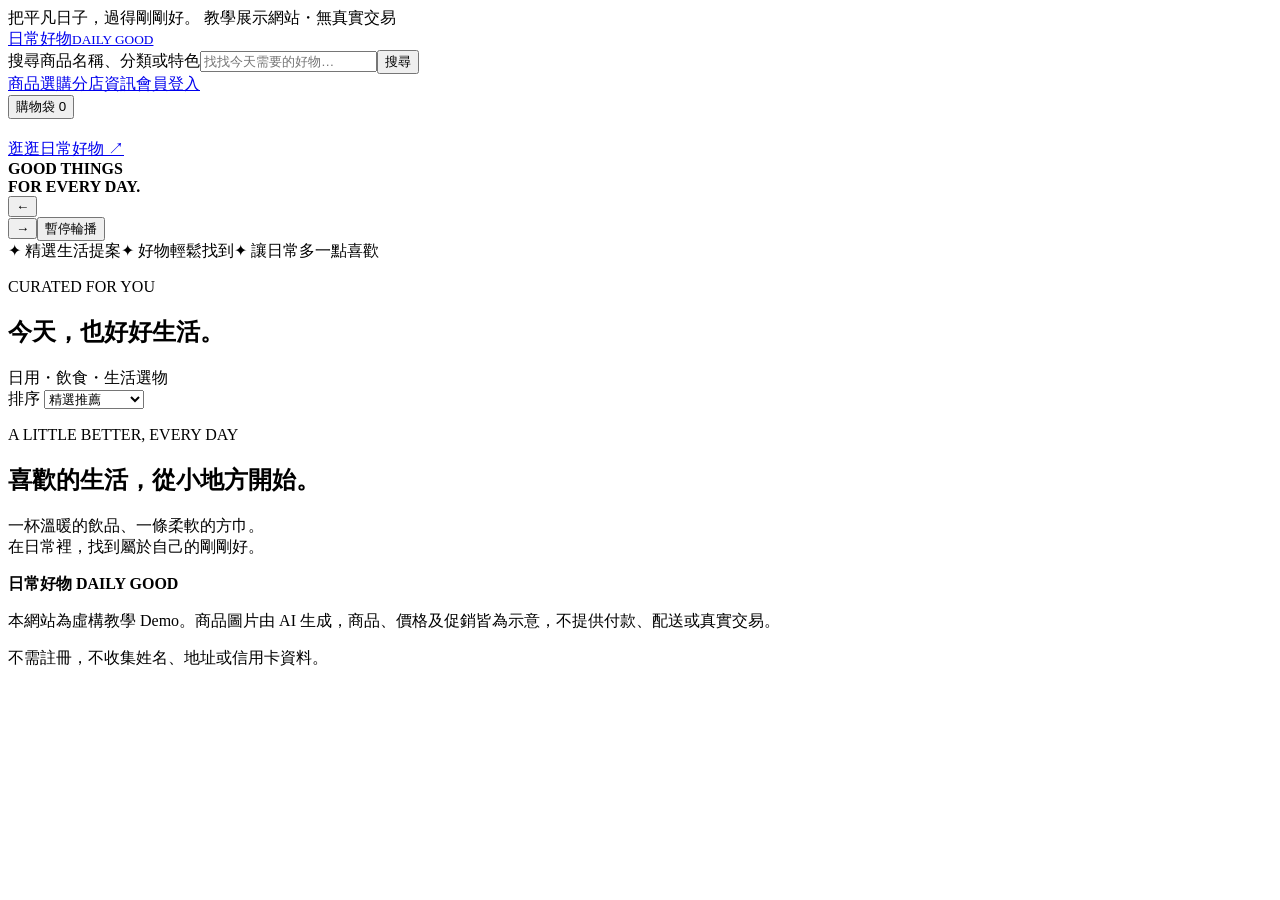
==== index.html @ 2375a956 "Add files via upload" ====
<!doctype html>
<html lang="zh-Hant">
  <head>
    <meta charset="UTF-8" />
    <meta name="viewport" content="width=device-width, initial-scale=1" />
    <meta
      name="description"
      content="日常好物：虛構電商教學網站，無真實交易。"
    />
    <title>日常好物 DAILY GOOD｜電商教學 Demo</title>
    <link rel="stylesheet" href="./assets/css/styles.css" />
    <script defer src="./assets/js/products.js"></script>
    <script defer src="./assets/js/app.js"></script>
    <script defer src="./assets/js/member.js"></script>
  </head>
  <body>
    <div class="announcement">
      把平凡日子，過得剛剛好。 <span>教學展示網站・無真實交易</span>
    </div>
    <header>
      <a class="brand" href="./index.html">日常好物<small>DAILY GOOD</small></a>
      <form id="search-form" role="search">
        <label class="sr-only" for="search">搜尋商品名稱、分類或特色</label
        ><input
          id="search"
          type="search"
          placeholder="找找今天需要的好物…"
        /><button aria-label="搜尋商品">搜尋</button>
      </form>
      <nav class="site-nav" aria-label="主要導覽">
        <a href="./index.html" aria-current="page">商品選購</a
        ><a href="./stores.html">分店資訊</a
        ><a href="./login.html" id="member-link">會員登入</a>
      </nav>
      <button id="cart-open" class="cart-button">
        購物袋 <span id="cart-count">0</span>
      </button>
    </header>
    <main>
      <section class="hero" aria-label="促銷活動">
        <div class="hero-copy">
          <p class="eyebrow" id="banner-label"></p>
          <h1 id="banner-title"></h1>
          <p id="banner-text"></p>
          <a class="primary" href="#shop">逛逛日常好物 ↗</a>
        </div>
        <div class="hero-art" aria-hidden="true">
          <img src="./assets/images/product-4.png" alt="" /><img
            src="./assets/images/product-9.png"
            alt=""
          /><img src="./assets/images/product-8.png" alt="" /><b
            >GOOD THINGS<br />FOR EVERY DAY.</b
          >
        </div>
        <div class="carousel-controls">
          <button id="prev" aria-label="上一則促銷">←</button>
          <div id="dots"></div>
          <button id="next" aria-label="下一則促銷">→</button
          ><button id="pause">暫停輪播</button>
        </div>
      </section>
      <section class="benefits" aria-label="品牌特色">
        <span>✦ 精選生活提案</span><span>✦ 好物輕鬆找到</span
        ><span>✦ 讓日常多一點喜歡</span>
      </section>
      <section id="shop">
        <div class="section-heading">
          <div>
            <p class="eyebrow">CURATED FOR YOU</p>
            <h2>今天，也好好生活。</h2>
          </div>
          <span>日用・飲食・生活選物</span>
        </div>
        <div class="toolbar">
          <nav id="categories" aria-label="商品分類"></nav>
          <label
            >排序
            <select id="sort">
              <option value="featured">精選推薦</option>
              <option value="low">價格由低到高</option>
              <option value="high">價格由高到低</option>
            </select></label
          >
        </div>
        <p id="result-count" role="status"></p>
        <div id="products" class="grid"></div>
        <div id="empty" hidden>
          <h3>暫時找不到符合的商品</h3>
          <p>試試其他關鍵字或分類。</p>
          <button id="reset">清除搜尋與篩選</button>
        </div>
      </section>
      <section class="story">
        <p class="eyebrow">A LITTLE BETTER, EVERY DAY</p>
        <h2>喜歡的生活，從小地方開始。</h2>
        <p>
          一杯溫暖的飲品、一條柔軟的方巾。<br />在日常裡，找到屬於自己的剛剛好。
        </p>
      </section>
    </main>
    <footer>
      <strong>日常好物 DAILY GOOD</strong>
      <p>
        本網站為虛構教學 Demo。商品圖片由 AI
        生成，商品、價格及促銷皆為示意，不提供付款、配送或真實交易。
      </p>
      <p>不需註冊，不收集姓名、地址或信用卡資料。</p>
    </footer>
    <dialog id="detail" aria-labelledby="detail-title">
      <button class="close" data-close="detail" aria-label="關閉商品詳情">
        ×
      </button>
      <div id="detail-body"></div>
    </dialog>
    <dialog id="cart" aria-labelledby="cart-title">
      <button class="close" data-close="cart" aria-label="關閉購物袋">×</button>
      <h2 id="cart-title">你的示範購物袋</h2>
      <p class="muted">僅供課堂操作，不會產生訂單或扣款。</p>
      <div id="cart-items"></div>
      <div class="total">商品總額 <strong id="cart-total"></strong></div>
      <button class="primary" id="checkout">完成示範（不付款）</button
      ><button id="clear-cart">清空購物袋</button>
      <p id="checkout-message" role="status"></p>
    </dialog>
    <div id="toast" role="status"></div>
  </body>
</html>
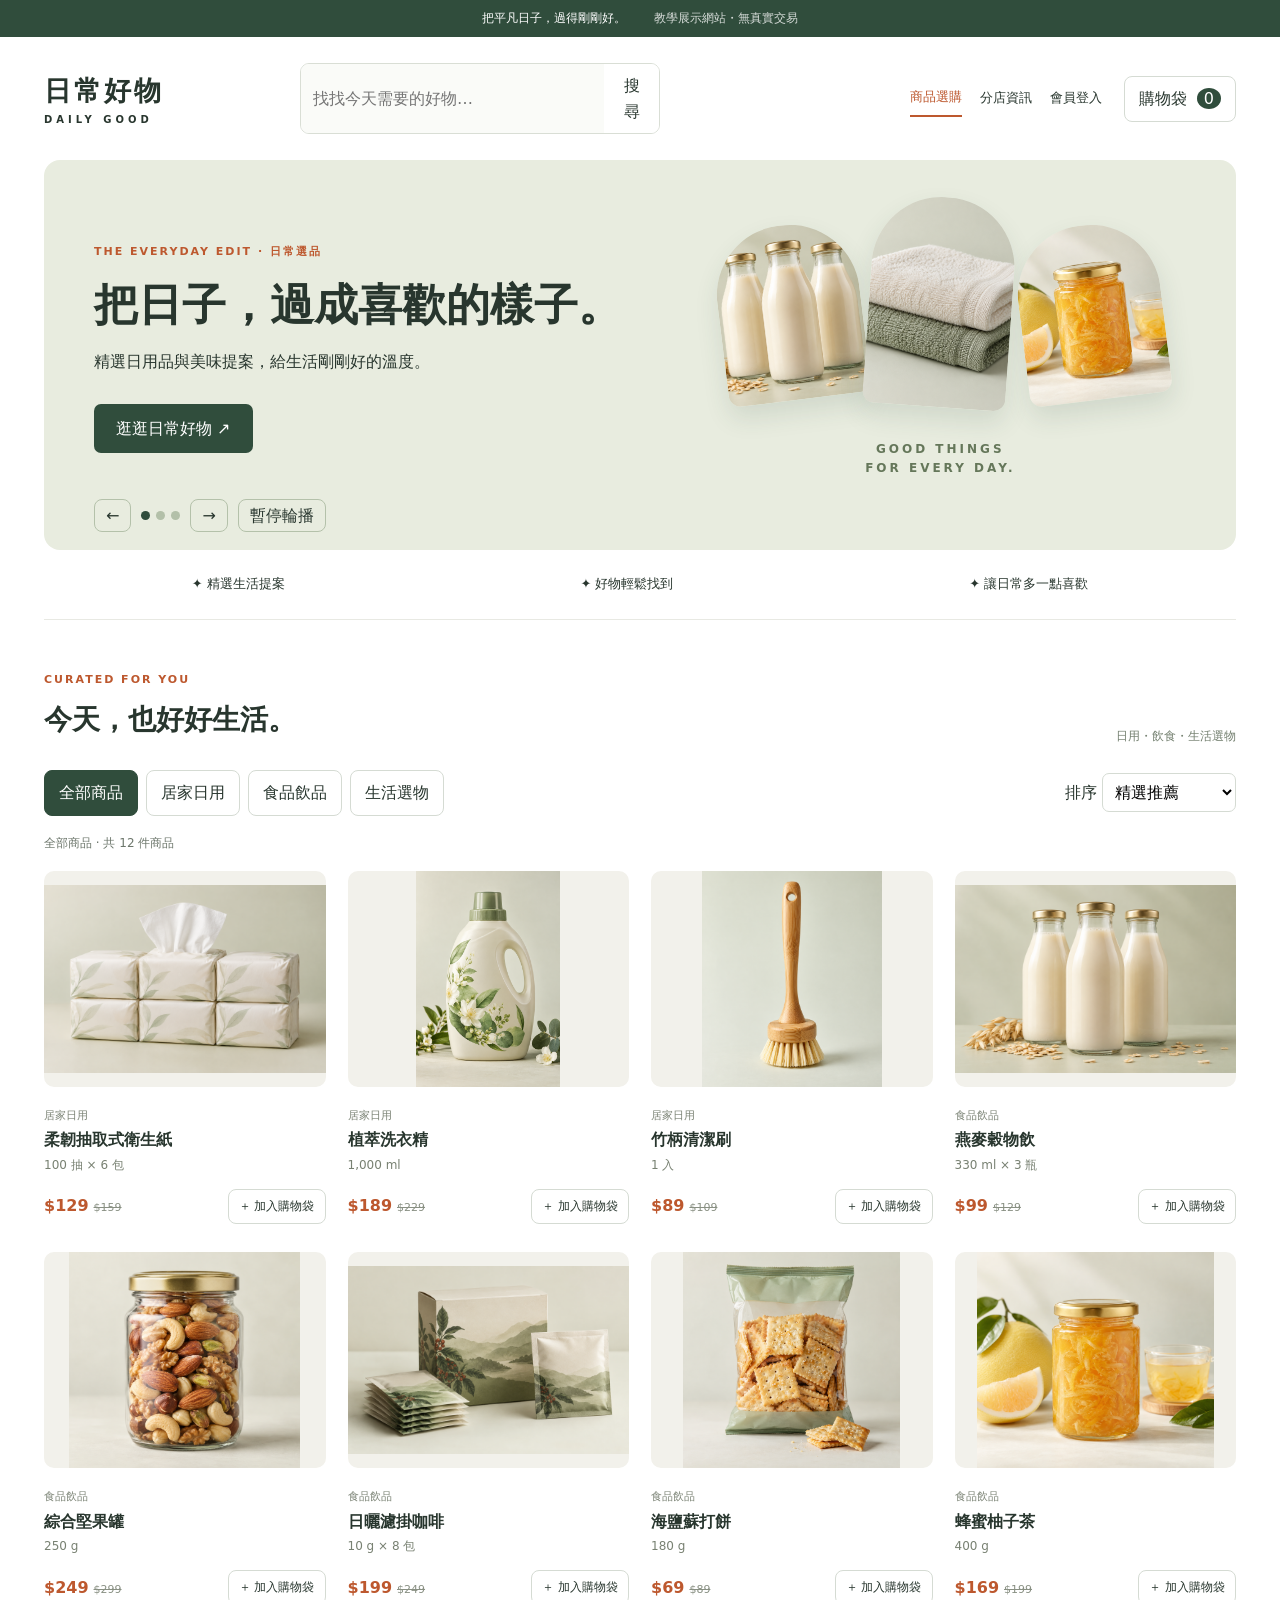
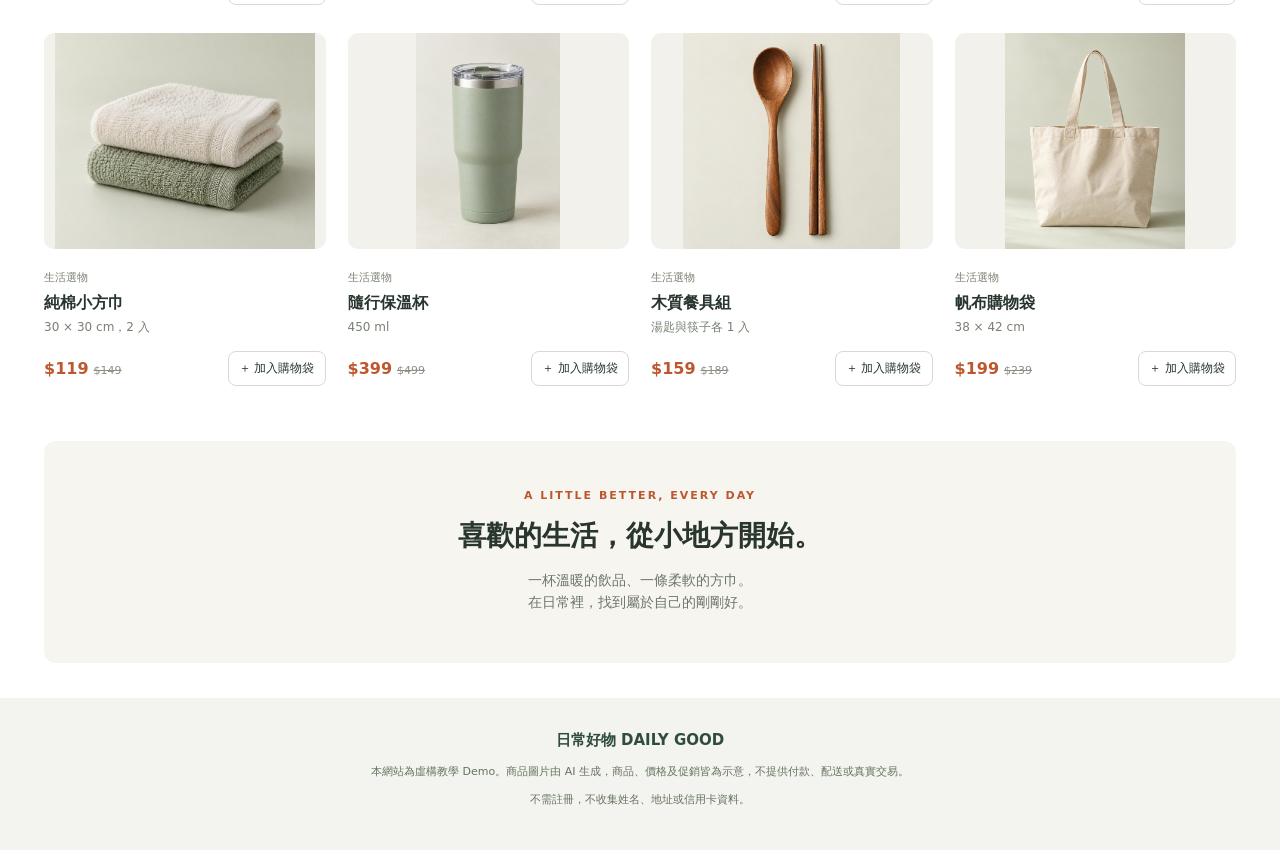
==== commit 5d828098: "Add files via upload" ====
--- a/index.html
+++ b/index.html
@@ -12,6 +12,13 @@
     <script defer src="./assets/js/products.js"></script>
     <script defer src="./assets/js/app.js"></script>
     <script defer src="./assets/js/member.js"></script>
+    <script async src="https://www.googletagmanager.com/gtm.js?id=GTM-5DV358CF"></script>
+    <script>
+        window.dataLayer = window.dataLayer || [];
+        function gtag(){dataLayer.push(arguments);}
+        gtag('js', new Date());
+    </script>
+
   </head>
   <body>
     <div class="announcement">
--- a/assets/css/styles.css
+++ b/assets/css/styles.css
@@ -0,0 +1,850 @@
+/* 教學練習：修改以下色票，打造自己的品牌。 */
+:root {
+  --green: #304d3c;
+  --cream: #f7f5ef;
+  --orange: #bd582e;
+  --ink: #28362e;
+}
+* {
+  box-sizing: border-box;
+}
+html {
+  scroll-behavior: smooth;
+  scroll-padding-top: 20px;
+}
+body {
+  margin: 0;
+  color: var(--ink);
+  background: #fff;
+  font-family:
+    system-ui,
+    -apple-system,
+    "Noto Sans TC",
+    sans-serif;
+  line-height: 1.6;
+}
+button,
+input,
+select {
+  font: inherit;
+}
+button,
+a,
+input,
+select {
+  -webkit-tap-highlight-color: transparent;
+}
+button {
+  cursor: pointer;
+  border: 1px solid #d5dbd3;
+  border-radius: 8px;
+  background: white;
+  color: var(--ink);
+  padding: 9px 14px;
+}
+button:hover {
+  background: #edf1e9;
+}
+a {
+  color: inherit;
+}
+button:focus-visible,
+a:focus-visible,
+input:focus-visible,
+select:focus-visible {
+  outline: 3px solid #cf7b37;
+  outline-offset: 3px;
+}
+.announcement {
+  background: var(--green);
+  color: white;
+  text-align: center;
+  font-size: 12px;
+  padding: 9px;
+}
+.announcement span {
+  margin-left: 25px;
+  opacity: 0.8;
+}
+header {
+  max-width: 1240px;
+  margin: auto;
+  display: flex;
+  align-items: center;
+  gap: 40px;
+  padding: 26px 24px;
+}
+.brand {
+  text-decoration: none;
+  font-size: 27px;
+  font-weight: 800;
+  letter-spacing: 3px;
+  white-space: nowrap;
+}
+.brand small {
+  display: block;
+  font-size: 10px;
+  letter-spacing: 4px;
+}
+form {
+  display: flex;
+  max-width: 500px;
+  flex: 1;
+  margin: auto;
+  border: 1px solid #d9ded5;
+  border-radius: 9px;
+  overflow: hidden;
+}
+input {
+  min-width: 0;
+  width: 100%;
+  padding: 12px;
+  border: 0;
+  background: #fafbf8;
+}
+form button {
+  border: 0;
+  border-radius: 0;
+}
+.cart-button {
+  white-space: nowrap;
+}
+.cart-button span {
+  border-radius: 50%;
+  background: var(--green);
+  color: white;
+  padding: 1px 7px;
+  margin-left: 5px;
+}
+main {
+  max-width: 1240px;
+  margin: auto;
+  padding: 0 24px;
+}
+.hero {
+  background: #e8ecdf;
+  min-height: 390px;
+  border-radius: 16px;
+  position: relative;
+  display: flex;
+  overflow: hidden;
+  padding: 45px 50px 70px;
+  align-items: center;
+}
+.hero-copy {
+  width: 55%;
+  z-index: 1;
+}
+.eyebrow {
+  font-size: 11px;
+  letter-spacing: 2px;
+  font-weight: 700;
+  color: var(--orange);
+}
+h1 {
+  font-size: 44px;
+  line-height: 1.3;
+  margin: 15px 0;
+}
+h2 {
+  font-size: 28px;
+  line-height: 1.4;
+  margin: 7px 0;
+}
+.primary {
+  display: inline-block;
+  background: var(--green);
+  color: white;
+  text-decoration: none;
+  border: 0;
+  border-radius: 7px;
+  padding: 12px 22px;
+  margin-top: 13px;
+}
+.primary:hover {
+  background: #47644c;
+}
+.hero-art {
+  width: 45%;
+  position: relative;
+  text-align: center;
+}
+.hero-art span {
+  display: inline-block;
+  font-size: 78px;
+  filter: drop-shadow(0 16px 12px #40513a22);
+  transform: rotate(-10deg);
+}
+.hero-art span:nth-child(2) {
+  font-size: 105px;
+  transform: rotate(10deg);
+}
+.hero-art b {
+  display: block;
+  font-size: 18px;
+  letter-spacing: 5px;
+  color: #65775a;
+  margin-top: 15px;
+}
+.carousel-controls {
+  position: absolute;
+  bottom: 18px;
+  left: 50px;
+  display: flex;
+  align-items: center;
+  gap: 10px;
+}
+.carousel-controls button {
+  padding: 3px 11px;
+  background: transparent;
+  border-color: #b4c1aa;
+}
+#dots {
+  display: flex;
+  gap: 6px;
+}
+#dots button {
+  padding: 0;
+  width: 9px;
+  height: 9px;
+  border-radius: 50%;
+  border: 0;
+  background: #b3c0a9;
+}
+#dots button[aria-current="true"] {
+  background: var(--green);
+}
+.benefits {
+  display: flex;
+  justify-content: space-around;
+  padding: 24px 0;
+  border-bottom: 1px solid #e8e9e3;
+  font-size: 13px;
+}
+.section-heading {
+  display: flex;
+  align-items: end;
+  justify-content: space-between;
+  margin: 40px 0 24px;
+}
+.section-heading > span {
+  font-size: 12px;
+  color: #748070;
+}
+.toolbar {
+  display: flex;
+  align-items: center;
+  justify-content: space-between;
+  gap: 15px;
+}
+nav {
+  display: flex;
+  gap: 8px;
+  flex-wrap: wrap;
+}
+nav button[aria-pressed="true"] {
+  background: var(--green);
+  color: white;
+  border-color: var(--green);
+}
+select {
+  background: white;
+  padding: 8px;
+  border: 1px solid #d5dbd3;
+  border-radius: 7px;
+}
+#result-count {
+  font-size: 12px;
+  color: #6c766b;
+  margin: 18px 0;
+}
+.grid {
+  display: grid;
+  grid-template-columns: repeat(4, 1fr);
+  gap: 28px 22px;
+}
+.card {
+  min-width: 0;
+}
+.product-view {
+  border: 0;
+  background: transparent;
+  padding: 0;
+  width: 100%;
+  text-align: left;
+}
+.product-view:hover {
+  background: transparent;
+}
+.card img {
+  width: 100%;
+  aspect-ratio: 1.3;
+  object-fit: cover;
+  border-radius: 10px;
+  transition: transform 0.2s;
+}
+.product-view:hover img {
+  transform: translateY(-3px);
+}
+.card small {
+  display: block;
+  color: #7b8375;
+  margin-top: 12px;
+  font-size: 11px;
+}
+.card h3 {
+  font-size: 16px;
+  margin: 3px 0;
+}
+.spec {
+  font-size: 12px;
+  color: #788172;
+}
+.card-bottom {
+  display: flex;
+  justify-content: space-between;
+  align-items: center;
+  gap: 4px;
+  margin-top: 12px;
+}
+.price {
+  font-weight: 750;
+  color: var(--orange);
+}
+del {
+  font-size: 11px;
+  color: #899083;
+  margin-left: 5px;
+  font-weight: 400;
+}
+.card-bottom button {
+  font-size: 12px;
+  padding: 7px 10px;
+}
+.story {
+  background: var(--cream);
+  text-align: center;
+  border-radius: 12px;
+  margin: 55px 0 35px;
+  padding: 35px 20px;
+}
+.story p:last-child {
+  font-size: 14px;
+  color: #6c766b;
+}
+footer {
+  text-align: center;
+  background: #f3f4ef;
+  padding: 30px 20px;
+  font-size: 11px;
+  color: #677361;
+}
+footer strong {
+  font-size: 15px;
+  color: var(--green);
+}
+dialog {
+  border: 0;
+  border-radius: 16px;
+  padding: 35px;
+  width: min(650px, calc(100% - 28px));
+  max-height: 85vh;
+  overflow: auto;
+  color: var(--ink);
+  box-shadow: 0 20px 80px #0003;
+}
+dialog::backdrop {
+  background: #16231988;
+}
+.close {
+  position: absolute;
+  right: 12px;
+  top: 10px;
+  padding: 0 10px;
+  font-size: 23px;
+  border: 0;
+}
+#detail-body img {
+  width: 100%;
+  max-height: 260px;
+  object-fit: contain;
+  background: var(--cream);
+  border-radius: 10px;
+}
+.cart-row {
+  display: grid;
+  grid-template-columns: 1fr auto;
+  gap: 8px;
+  border-bottom: 1px solid #e5e8df;
+  padding: 15px 0;
+}
+.cart-row p {
+  margin: 0;
+}
+.quantity {
+  display: flex;
+  align-items: center;
+  gap: 10px;
+}
+.quantity button {
+  padding: 2px 10px;
+}
+.remove {
+  font-size: 12px;
+}
+.total {
+  display: flex;
+  justify-content: space-between;
+  margin-top: 25px;
+}
+.muted {
+  color: #77816f;
+  font-size: 13px;
+}
+#clear-cart {
+  margin-left: 8px;
+}
+#checkout-message {
+  color: var(--green);
+}
+#toast {
+  position: fixed;
+  bottom: 22px;
+  left: 50%;
+  transform: translateX(-50%);
+  background: var(--green);
+  color: white;
+  border-radius: 8px;
+  padding: 12px 20px;
+  pointer-events: none;
+  opacity: 0;
+  z-index: 5;
+}
+#toast.show {
+  opacity: 1;
+}
+#empty {
+  text-align: center;
+  padding: 50px;
+}
+.sr-only {
+  position: absolute;
+  width: 1px;
+  height: 1px;
+  padding: 0;
+  overflow: hidden;
+  clip: rect(0, 0, 0, 0);
+  white-space: nowrap;
+}
+[hidden] {
+  display: none !important;
+}
+@media (max-width: 850px) {
+  header {
+    gap: 20px;
+  }
+  .grid {
+    grid-template-columns: repeat(3, 1fr);
+  }
+  .hero {
+    padding: 32px 30px 65px;
+  }
+  h1 {
+    font-size: 34px;
+  }
+  .hero-art span {
+    font-size: 50px;
+  }
+  .hero-art span:nth-child(2) {
+    font-size: 65px;
+  }
+  .carousel-controls {
+    left: 30px;
+  }
+}
+@media (max-width: 600px) {
+  header {
+    flex-wrap: wrap;
+    padding: 18px;
+    gap: 15px;
+    justify-content: space-between;
+  }
+  .brand {
+    font-size: 22px;
+  }
+  form {
+    order: 3;
+    flex-basis: 100%;
+    max-width: none;
+  }
+  main {
+    padding: 0 16px;
+  }
+  .announcement span {
+    display: block;
+    margin: 0;
+  }
+  .hero {
+    padding: 25px 22px 65px;
+    min-height: 350px;
+  }
+  .hero-copy {
+    width: 100%;
+  }
+  .hero-art {
+    display: none;
+  }
+  h1 {
+    font-size: 32px;
+  }
+  .carousel-controls {
+    left: 22px;
+  }
+  .benefits {
+    gap: 10px;
+    font-size: 10px;
+    text-align: center;
+  }
+  .section-heading {
+    margin-top: 28px;
+  }
+  .section-heading > span {
+    display: none;
+  }
+  h2 {
+    font-size: 23px;
+  }
+  .toolbar {
+    align-items: start;
+    flex-direction: column;
+  }
+  .toolbar label {
+    align-self: flex-end;
+    font-size: 12px;
+  }
+  nav button {
+    padding: 7px 11px;
+    font-size: 12px;
+  }
+  .grid {
+    grid-template-columns: repeat(2, 1fr);
+    gap: 23px 13px;
+  }
+  .card h3 {
+    font-size: 14px;
+  }
+  .card-bottom {
+    align-items: start;
+    flex-direction: column;
+  }
+  .card-bottom button {
+    width: 100%;
+  }
+  .price {
+    font-size: 15px;
+  }
+  dialog {
+    padding: 30px 20px;
+  }
+  .cart-row {
+    grid-template-columns: 1fr;
+  }
+  .story {
+    margin-top: 35px;
+  }
+}
+@media (prefers-reduced-motion: reduce) {
+  html {
+    scroll-behavior: auto;
+  }
+  * {
+    transition: none !important;
+  }
+}
+
+/* 多頁網站：主要導覽、示範會員與分店資訊 */
+header {
+  gap: 22px;
+  flex-wrap: wrap;
+}
+header form {
+  max-width: 360px;
+}
+.site-nav {
+  margin-left: auto;
+  align-items: center;
+  gap: 18px;
+}
+.site-nav a {
+  text-decoration: none;
+  font-size: 13px;
+  white-space: nowrap;
+  padding: 7px 0;
+}
+.site-nav a[aria-current="page"] {
+  color: var(--orange);
+  border-bottom: 2px solid var(--orange);
+}
+.page-intro {
+  text-align: center;
+  padding: 45px 10px 35px;
+}
+.page-intro h1 {
+  font-size: 38px;
+}
+.page-intro > p {
+  color: #697565;
+}
+.demo-note {
+  background: #f7efdf;
+  border-radius: 9px;
+  padding: 14px 18px;
+  font-size: 13px;
+  max-width: 780px;
+  margin: 22px auto;
+  color: #735634 !important;
+}
+.login-layout {
+  display: grid;
+  grid-template-columns: 1fr 1fr;
+  max-width: 900px;
+  margin: 0 auto 65px;
+  border: 1px solid #e0e5da;
+  border-radius: 16px;
+  overflow: hidden;
+}
+.member-story {
+  background: #e8ecdf;
+  padding: 45px;
+  display: flex;
+  flex-direction: column;
+  justify-content: center;
+}
+.member-story > span {
+  font-size: 45px;
+  color: #8c9e76;
+}
+.member-story h2 {
+  font-size: 34px;
+}
+.member-story p {
+  font-size: 14px;
+}
+.member-story .demo-note {
+  margin-top: 25px;
+}
+.login-panel {
+  padding: 40px;
+}
+.member-form {
+  display: flex;
+  flex-direction: column;
+  border: 0;
+  border-radius: 0;
+  gap: 8px;
+  margin-top: 22px;
+  max-width: none;
+}
+.member-form input {
+  border: 1px solid #d4dccd;
+  border-radius: 7px;
+  width: 100%;
+  margin-bottom: 9px;
+}
+.member-form label {
+  font-size: 13px;
+  font-weight: 650;
+}
+.member-form button {
+  border-radius: 7px;
+}
+.fill-demo {
+  margin-top: 16px;
+  width: 100%;
+}
+.credential-note {
+  font-size: 12px;
+  color: #637158;
+}
+#login-message {
+  color: #a13c24;
+  font-size: 13px;
+}
+#logout {
+  margin-top: 20px;
+}
+.stores-grid {
+  display: grid;
+  grid-template-columns: repeat(3, 1fr);
+  gap: 24px;
+  margin-bottom: 50px;
+}
+.store-card {
+  border: 1px solid #e0e5da;
+  border-radius: 12px;
+  overflow: hidden;
+}
+.store-visual {
+  height: 160px;
+  background: #dce5d2;
+  display: flex;
+  align-items: center;
+  justify-content: space-around;
+  color: #5b7351;
+}
+.store-visual span {
+  font-size: 76px;
+  opacity: 0.5;
+}
+.store-visual b {
+  font-size: 11px;
+  letter-spacing: 3px;
+}
+.store-02 {
+  background: #eee1d3;
+  color: #8d7053;
+}
+.store-03 {
+  background: #dce7eb;
+  color: #597b88;
+}
+.store-content {
+  padding: 24px;
+}
+.store-content h2 {
+  font-size: 24px;
+}
+.store-content > p {
+  font-size: 13px;
+}
+dl {
+  font-size: 12px;
+  margin: 20px 0;
+}
+dt {
+  font-weight: 700;
+  margin-top: 12px;
+}
+dd {
+  margin: 4px 0;
+  color: #687462;
+}
+.store-badge {
+  display: inline-block;
+  border: 1px solid #dce0d4;
+  padding: 5px 10px;
+  border-radius: 20px;
+  font-size: 11px;
+  color: #77836c;
+}
+@media (max-width: 1050px) {
+  header form {
+    order: 3;
+    max-width: none;
+    flex-basis: 100%;
+  }
+  .stores-grid {
+    gap: 14px;
+  }
+  .store-content {
+    padding: 18px;
+  }
+}
+@media (max-width: 700px) {
+  .stores-grid {
+    grid-template-columns: 1fr;
+  }
+  .store-card {
+    display: grid;
+    grid-template-columns: 110px 1fr;
+  }
+  .store-visual {
+    height: 100%;
+    flex-direction: column;
+    justify-content: center;
+    gap: 10px;
+  }
+  .store-visual span {
+    font-size: 54px;
+  }
+  .store-visual b {
+    font-size: 8px;
+    letter-spacing: 1px;
+  }
+  .login-layout {
+    grid-template-columns: 1fr;
+  }
+  .member-story {
+    padding: 25px;
+  }
+  .member-story h2 {
+    font-size: 26px;
+  }
+  .member-story > span {
+    display: none;
+  }
+  .login-panel {
+    padding: 28px;
+  }
+  .page-intro h1 {
+    font-size: 29px;
+  }
+  .site-nav {
+    gap: 13px;
+  }
+  .site-nav a {
+    font-size: 12px;
+  }
+  header > .site-nav {
+    order: 2;
+    margin-left: 0;
+  }
+  .cart-button {
+    margin-left: auto;
+  }
+  .page-intro {
+    padding-top: 25px;
+  }
+}
+.hero-art {
+  display: flex;
+  flex-wrap: wrap;
+  justify-content: center;
+  align-items: center;
+  gap: 8px;
+}
+.hero-art img {
+  width: 29%;
+  height: 175px;
+  object-fit: cover;
+  border-radius: 70px 70px 12px 12px;
+  box-shadow: 0 12px 25px #304d3c20;
+  transform: rotate(-7deg);
+}
+.hero-art img:nth-child(2) {
+  height: 210px;
+  transform: translateY(-10px) rotate(4deg);
+}
+.hero-art b {
+  flex-basis: 100%;
+  font-size: 12px;
+  letter-spacing: 3px;
+}
+@media (max-width: 850px) {
+  .hero-art img {
+    height: 130px;
+  }
+  .hero-art img:nth-child(2) {
+    height: 165px;
+  }
+}
+@media (max-width: 600px) {
+  .hero-art {
+    display: none;
+  }
+}
+
+.card img {
+  object-fit: contain;
+  background: #f2f1eb;
+}
